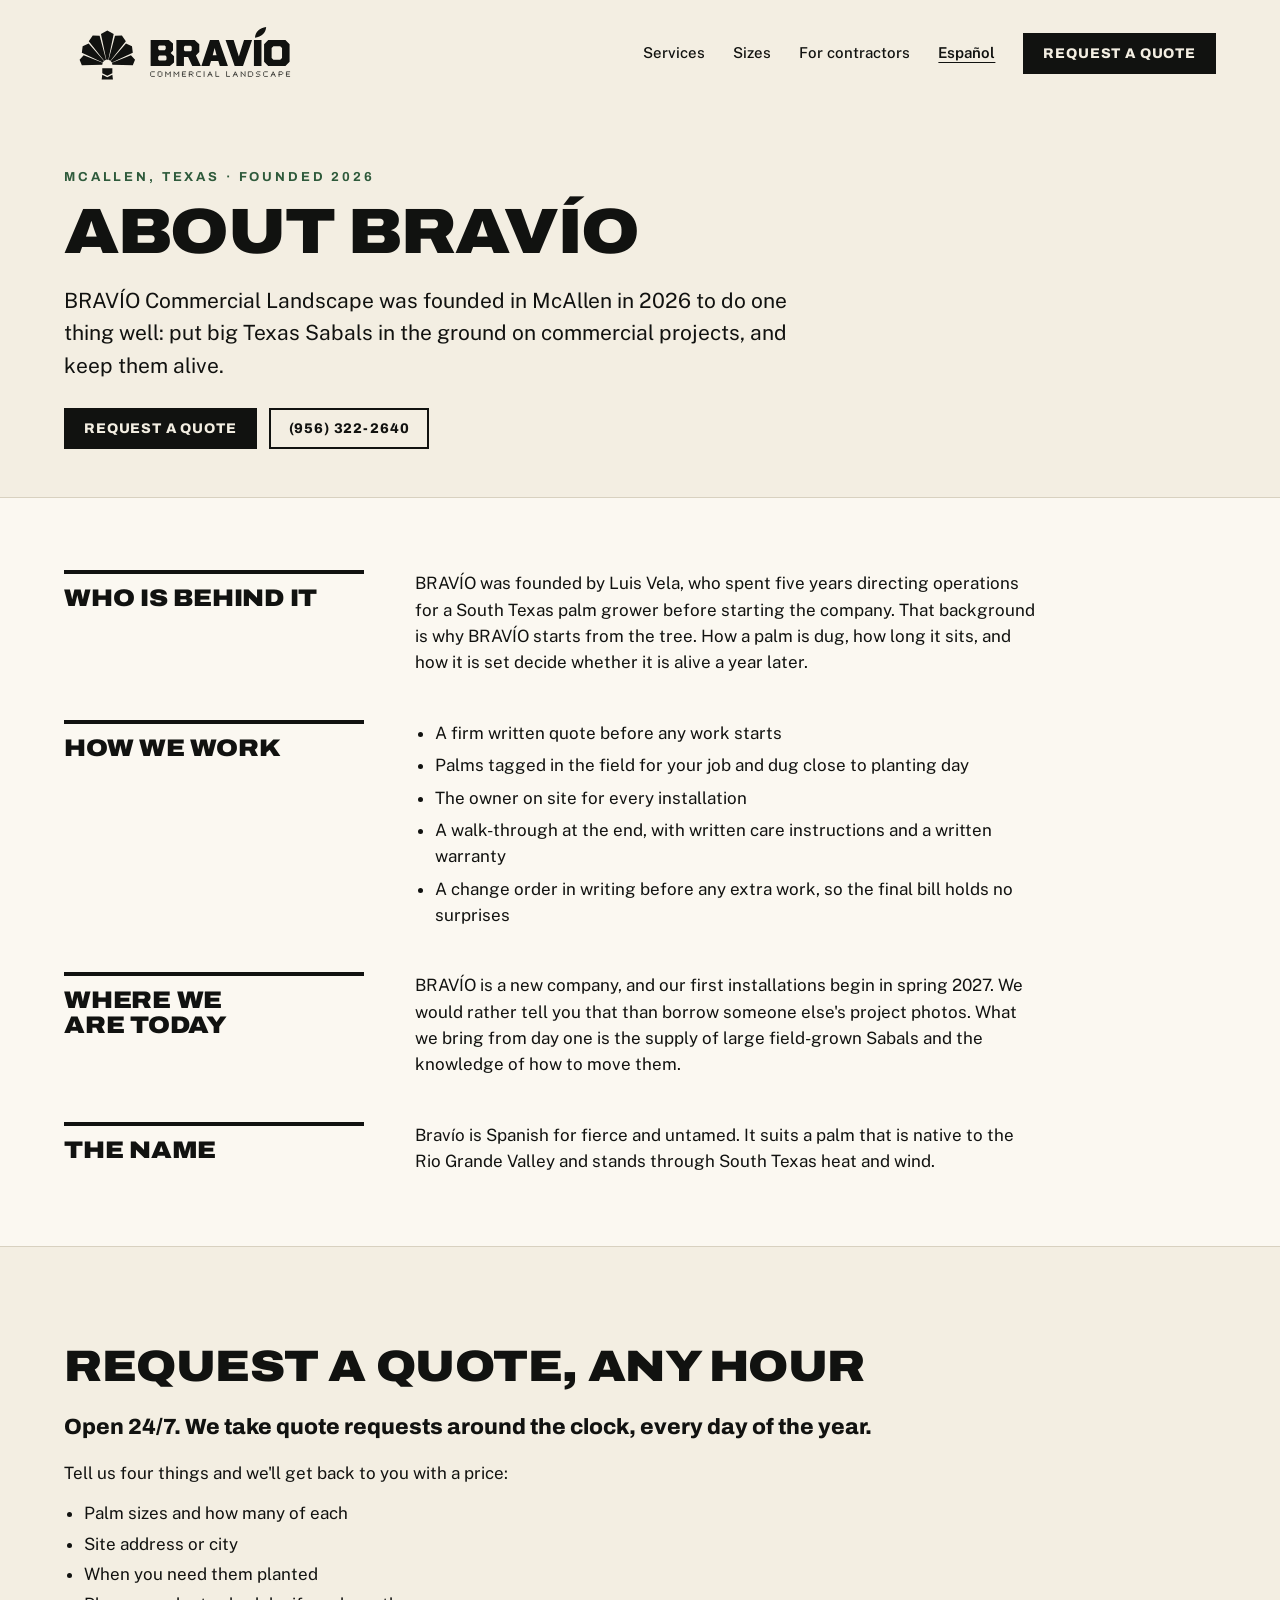
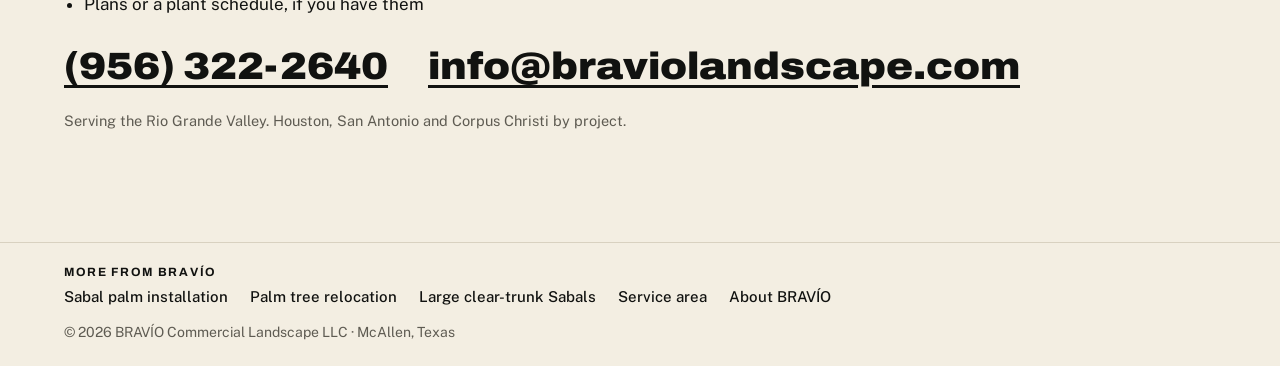
==== about/index.html @ 102438bb "Publish service pages, About page, questions section, 404 page and SEO fixes (EN/ES) Co-Authored-By:" ====
<!doctype html>
<html lang="en">
<head>
<meta charset="utf-8">
<meta name="viewport" content="width=device-width,initial-scale=1">
<title>About BRAVÍO Commercial Landscape | McAllen, Texas</title>
<meta name="description" content="BRAVÍO is a commercial palm contractor founded in McAllen, Texas, by a five-year director of operations at a South Texas palm grower.">
<link rel="canonical" href="https://braviolandscape.com/about/">
<link rel="alternate" hreflang="en" href="https://braviolandscape.com/about/">
<link rel="alternate" hreflang="es" href="https://braviolandscape.com/es/nosotros/">
<link rel="alternate" hreflang="x-default" href="https://braviolandscape.com/about/">
<meta property="og:type" content="website">
<meta property="og:title" content="About BRAVÍO | BRAVÍO Commercial Landscape">
<meta property="og:description" content="BRAVÍO is a commercial palm contractor founded in McAllen, Texas, by a five-year director of operations at a South Texas palm grower.">
<meta property="og:url" content="https://braviolandscape.com/about/">
<meta property="og:image" content="https://braviolandscape.com/og.png">
<script type="application/ld+json">{"@context": "https://schema.org", "@type": "Service", "name": "About BRAVÍO", "description": "BRAVÍO is a commercial palm contractor founded in McAllen, Texas, by a five-year director of operations at a South Texas palm grower.", "inLanguage": "en", "url": "https://braviolandscape.com/about/", "areaServed": ["Rio Grande Valley", "South Texas"], "provider": {"@type": "LocalBusiness", "name": "BRAVÍO Commercial Landscape", "url": "https://braviolandscape.com/", "telephone": "+1-956-322-2640", "email": "info@braviolandscape.com", "address": {"@type": "PostalAddress", "addressLocality": "McAllen", "addressRegion": "TX", "addressCountry": "US"}}}</script>
<link rel="icon" href="/favicon.svg" type="image/svg+xml">
<link rel="apple-touch-icon" href="/apple-touch-icon.png">
<link rel="preconnect" href="https://fonts.googleapis.com">
<link rel="preconnect" href="https://fonts.gstatic.com" crossorigin>
<link rel="stylesheet" href="https://fonts.googleapis.com/css2?family=Archivo:wdth,wght@100..125,500..900&family=Public+Sans:wght@400;500;600&display=swap">
<link rel="stylesheet" href="/styles.css?v=4">
</head>
<body>
<header class="site">
  <a class="brand" href="/"><img src="/logo.svg" alt="BRAVÍO Commercial Landscape" width="230" height="74"></a>
  <nav aria-label="Main">
    <a href="/#services">Services</a>
    <a href="/#sizes">Sizes</a>
    <a href="/#contractors">For contractors</a>
    <a class="lang" href="/es/nosotros/" lang="es" hreflang="es">Español</a>
    <a class="cta" href="#quote">Request a quote</a>
  </nav>
</header>
<main class="page">
  <div class="page-head">
    <p class="kicker">McAllen, Texas · Founded 2026</p>
    <h1>About BRAVÍO</h1>
    <p class="lede">BRAVÍO Commercial Landscape was founded in McAllen in 2026 to do one thing well: put big Texas Sabals in the ground on commercial projects, and keep them alive.</p>
    <div class="actions"><a class="btn" href="#quote">Request a quote</a><a class="btn ghost" href="tel:+19563222640">(956) 322-2640</a></div>
  </div>
  <article>
<section><h2>Who is behind it</h2><p>BRAVÍO was founded by Luis Vela, who spent five years directing operations for a South Texas palm grower before starting the company. That background is why BRAVÍO starts from the tree. How a palm is dug, how long it sits, and how it is set decide whether it is alive a year later.</p></section>
<section><h2>How we work</h2><ul><li>A firm written quote before any work starts</li><li>Palms tagged in the field for your job and dug close to planting day</li><li>The owner on site for every installation</li><li>A walk-through at the end, with written care instructions and a written warranty</li><li>A change order in writing before any extra work, so the final bill holds no surprises</li></ul></section>
<section><h2>Where we are today</h2><p>BRAVÍO is a new company, and our first installations begin in spring 2027. We would rather tell you that than borrow someone else&#x27;s project photos. What we bring from day one is the supply of large field-grown Sabals and the knowledge of how to move them.</p></section>
<section><h2>The name</h2><p>Bravío is Spanish for fierce and untamed. It suits a palm that is native to the Rio Grande Valley and stands through South Texas heat and wind.</p></section>
  </article>
  <section id="quote" class="quote">
    <h2>Request a quote, any hour</h2>
    <p class="always">Open 24/7. We take quote requests around the clock, every day of the year.</p>
    <p>Tell us four things and we&#x27;ll get back to you with a price:</p>
    <ul><li>Palm sizes and how many of each</li><li>Site address or city</li><li>When you need them planted</li><li>Plans or a plant schedule, if you have them</li></ul>
    <div class="contact">
      <a class="big" href="tel:+19563222640">(956) 322-2640</a>
      <a class="big" href="mailto:info@braviolandscape.com?subject=Palm%20quote%20request">info@braviolandscape.com</a>
    </div>
    <p class="fine">Serving the Rio Grande Valley. Houston, San Antonio and Corpus Christi by project.</p>
  </section>
</main>
<footer>
  <nav class="more" aria-label="More from BRAVÍO"><b>More from BRAVÍO</b><a href="/texas-sabal-palm-installation/">Sabal palm installation</a><a href="/palm-tree-relocation/">Palm tree relocation</a><a href="/large-sabal-palms-clear-trunk/">Large clear-trunk Sabals</a><a href="/service-area/">Service area</a><a href="/about/">About BRAVÍO</a></nav>
  <span>© <span id="yr">2026</span> BRAVÍO Commercial Landscape LLC · McAllen, Texas</span>
</footer>
<script>document.getElementById('yr').textContent=new Date().getFullYear()</script>
</body>
</html>
---- styles.css ----
/* BRAVÍO brand: black on bone, heavy display type. One accent, used sparingly. */
:root{
  --bone:#F3EEE2; --paper:#FBF8F1; --ink:#111210; --stone:#5E5B52; --rule:#D8D1C0; --field:#2E5A3B;
  --display:"Archivo","Arial Black",Arial,sans-serif; --body:"Public Sans",system-ui,-apple-system,"Segoe UI",sans-serif;
  --gutter:clamp(16px,5vw,64px); --max:1160px;
}
*{box-sizing:border-box}
html{scroll-behavior:smooth}
@media (prefers-reduced-motion:reduce){html{scroll-behavior:auto}}
body{margin:0;background:var(--bone);color:var(--ink);font:17px/1.55 var(--body)}
a{color:inherit}
a:focus-visible{outline:3px solid var(--field);outline-offset:3px}
h1,h2,h3{font-family:var(--display);font-stretch:112%;margin:0;text-wrap:balance}
h1{font-weight:900;font-size:clamp(44px,8vw,96px);line-height:.95;letter-spacing:-.02em;text-transform:uppercase}
h2{font-weight:900;font-size:clamp(28px,4vw,44px);line-height:1.05;text-transform:uppercase;letter-spacing:-.01em;margin-bottom:24px}
h3{font-weight:800;font-size:19px;line-height:1.25;margin-bottom:8px}
p{margin:0 0 14px;max-width:62ch}
section,header.site,footer{padding-inline:var(--gutter)}
section>*,header.site>*{max-width:var(--max);margin-inline:auto}

header.site{display:flex;justify-content:space-between;align-items:center;gap:16px;flex-wrap:wrap;padding-block:16px;max-width:calc(var(--max) + 2*var(--gutter));margin:0 auto}
header.site>*{margin:0}
.brand{display:block;line-height:0}
.brand img{height:clamp(52px,7vw,74px);width:auto;display:block}
nav{display:flex;gap:clamp(12px,2.4vw,28px);align-items:center;flex-wrap:wrap;font-weight:500;font-size:15px}
nav a{text-decoration:none}
nav a:hover{text-decoration:underline;text-underline-offset:4px}
nav .cta,.btn{background:var(--ink);color:var(--bone);padding:11px 18px;font:800 14px var(--display);letter-spacing:.06em;text-transform:uppercase;text-decoration:none;display:inline-block;border:2px solid var(--ink)}
nav .cta:hover,.btn:hover{background:var(--field);border-color:var(--field);text-decoration:none}
.btn.ghost{background:transparent;color:var(--ink)}
.btn.ghost:hover{background:var(--ink);color:var(--bone);border-color:var(--ink)}

.hero{display:grid;grid-template-columns:minmax(0,1.1fr) minmax(0,.9fr);gap:clamp(24px,5vw,64px);align-items:center;padding-block:clamp(32px,6vw,72px) clamp(40px,7vw,88px);max-width:calc(var(--max) + 2*var(--gutter));margin:0 auto}
.hero>*{margin:0;max-width:none}
.kicker{font:700 13px var(--display);letter-spacing:.22em;text-transform:uppercase;color:var(--field);margin-bottom:18px}
.lede{font-size:clamp(18px,2vw,21px);margin:22px 0 26px;max-width:46ch}
.actions{display:flex;gap:12px;flex-wrap:wrap}
.booking{margin:22px 0 0;font-size:14.5px;color:var(--stone)}
.hero-fig svg{width:100%;height:auto;display:block;color:var(--ink);font-family:var(--body)}

.band{background:var(--paper);border-block:1px solid var(--rule);padding-block:clamp(40px,7vw,80px)}
.cols{display:grid;grid-template-columns:repeat(auto-fit,minmax(240px,1fr));gap:clamp(20px,3vw,40px)}
.cols article{border-top:4px solid currentColor;padding-top:16px}
.cols p{margin:0}

.sizes{padding-block:clamp(40px,7vw,80px)}
.sizes table{border-collapse:collapse;width:100%;max-width:640px;margin:22px 0 14px}
.sizes th{text-align:left;font:700 12px var(--display);letter-spacing:.14em;text-transform:uppercase;color:var(--stone);padding:0 16px 10px 0;border-bottom:2px solid var(--ink)}
.sizes td{padding:14px 16px 14px 0;border-bottom:1px solid var(--rule)}
.sizes td:first-child{font:800 19px var(--display);white-space:nowrap}
.fine{font-size:14.5px;color:var(--stone)}

.steps{background:var(--paper);border-block:1px solid var(--rule);padding-block:clamp(40px,7vw,80px)}
.steps ol{list-style:none;counter-reset:s;padding:0;display:grid;grid-template-columns:repeat(auto-fit,minmax(190px,1fr));gap:24px}
.steps li{counter-increment:s;border-top:1px solid var(--ink);padding-top:12px;font-size:16px}
.steps li::before{content:counter(s);display:block;font:900 40px/1 var(--display);margin-bottom:10px}
.steps li b{font-family:var(--display);font-weight:800}

.dark{background:var(--ink);color:var(--bone);padding-block:clamp(48px,8vw,96px)}

.quote{padding-block:clamp(48px,8vw,96px)}
.quote ul{padding-left:20px;margin:0 0 28px;display:grid;gap:4px}
.contact{display:flex;gap:12px 40px;flex-wrap:wrap;margin-bottom:22px}
.contact .big{font:900 clamp(22px,3.4vw,38px)/1.1 var(--display);font-stretch:108%;text-decoration:underline;text-decoration-thickness:3px;text-underline-offset:6px;overflow-wrap:anywhere}
.contact .big:hover{color:var(--field)}

footer{border-top:1px solid var(--rule);padding-block:22px;font-size:14px;color:var(--stone);max-width:calc(var(--max) + 2*var(--gutter));margin:0 auto}

@media (max-width:820px){
  .hero{grid-template-columns:minmax(0,1fr)}
  .hero-fig{max-width:460px}
  nav a:not(.cta):not(.lang){display:none}
}

nav .lang{font-weight:600;text-decoration:underline;text-underline-offset:4px}

/* Spanish headline runs longer */
html[lang="es"] h1{font-size:clamp(38px,6.4vw,78px)}

.always{font:800 clamp(17px,2.2vw,22px)/1.3 var(--display);margin-bottom:18px}

/* Service pages */
.page-head{padding:clamp(28px,5vw,64px) var(--gutter) clamp(28px,4vw,48px);max-width:calc(var(--max) + 2*var(--gutter));margin:0 auto}
.page-head h1{font-size:clamp(34px,5.4vw,64px);max-width:16ch}
.page-head .lede{max-width:56ch}
.page article{background:var(--paper);border-block:1px solid var(--rule);padding:clamp(32px,6vw,72px) var(--gutter)}
.page article section{padding:0;max-width:var(--max);margin:0 auto clamp(28px,4vw,44px);display:grid;grid-template-columns:minmax(0,300px) minmax(0,1fr);gap:8px clamp(20px,4vw,56px);align-items:start}
.page article section:last-child{margin-bottom:0}
.page article section>*{margin:0;max-width:62ch}
.page article h2{font-size:clamp(19px,2.2vw,24px);border-top:4px solid var(--ink);padding-top:12px;margin:0}
.page article ul{padding-left:20px;display:grid;gap:6px}
@media (max-width:760px){.page article section{grid-template-columns:minmax(0,1fr)}}

/* Questions */
.faq{padding-block:clamp(40px,7vw,80px)}
.faq dl{margin:0;display:grid;gap:0;max-width:820px}
.faq dt{font:800 18px/1.3 var(--display);border-top:1px solid var(--ink);padding-top:14px;margin-top:18px}
.faq dd{margin:6px 0 0;max-width:62ch}

/* Footer links */
footer{display:grid;gap:14px}
.more{display:flex;flex-wrap:wrap;gap:6px 22px;align-items:baseline}
.more b{font:700 12px var(--display);letter-spacing:.14em;text-transform:uppercase;color:var(--ink);flex-basis:100%}
.more a{color:var(--ink);text-underline-offset:4px}
.cols h3 a{text-decoration-thickness:2px;text-underline-offset:4px}
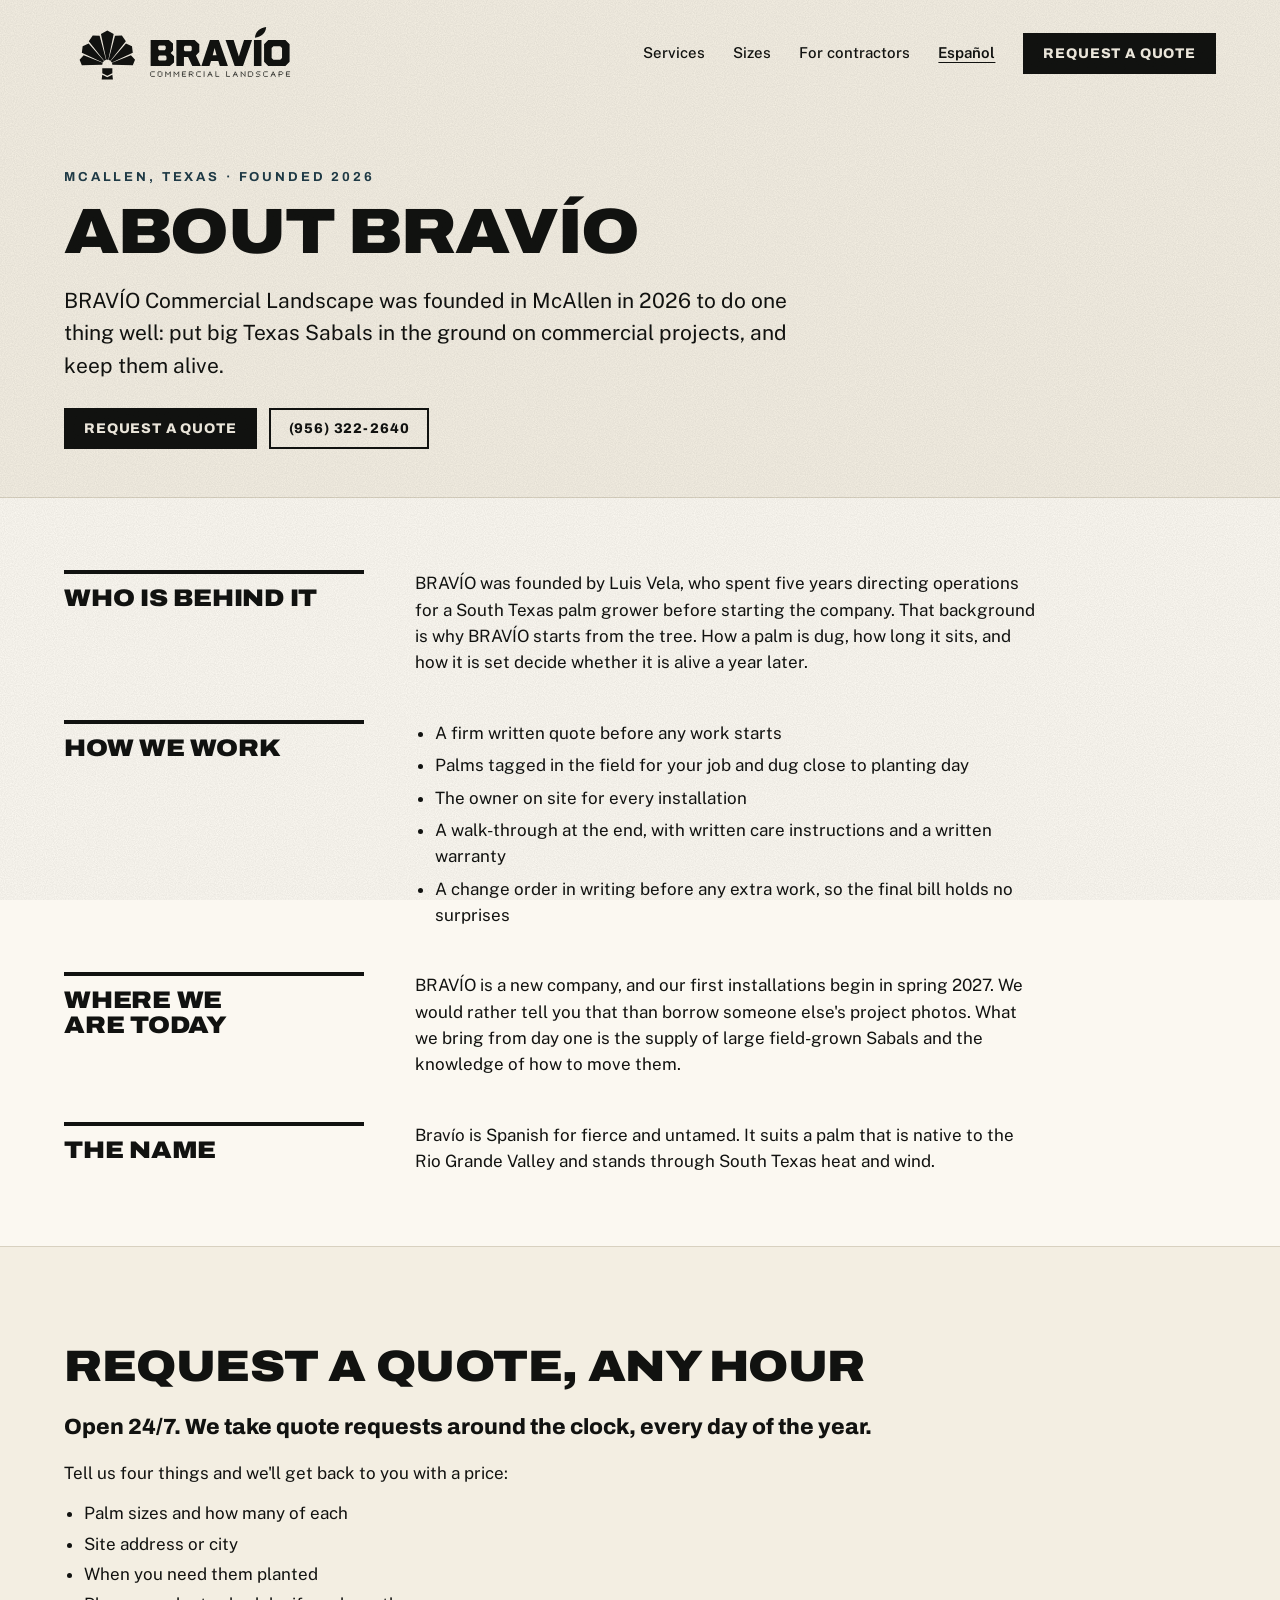
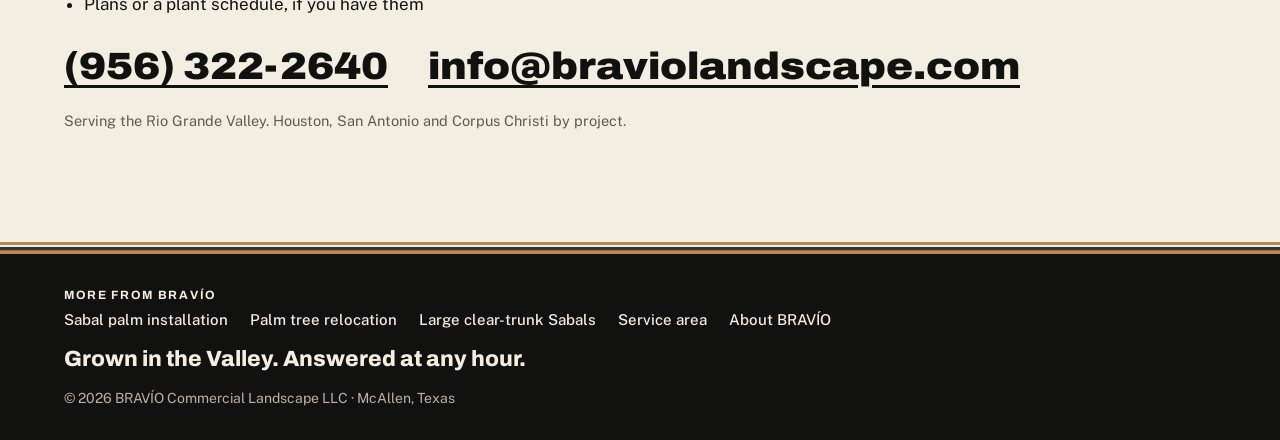
==== commit 179893aa: "New look: grain, Gulf navy, dusk palm band, one sun per screen Co-Authored-By: Claude Opus 5.5 <nore" ====
--- a/about/index.html
+++ b/about/index.html
@@ -20,7 +20,7 @@
 <link rel="preconnect" href="https://fonts.googleapis.com">
 <link rel="preconnect" href="https://fonts.gstatic.com" crossorigin>
 <link rel="stylesheet" href="https://fonts.googleapis.com/css2?family=Archivo:wdth,wght@100..125,500..900&family=Public+Sans:wght@400;500;600&display=swap">
-<link rel="stylesheet" href="/styles.css?v=4">
+<link rel="stylesheet" href="/styles.css?v=5">
 </head>
 <body>
 <header class="site">
@@ -60,6 +60,7 @@
 </main>
 <footer>
   <nav class="more" aria-label="More from BRAVÍO"><b>More from BRAVÍO</b><a href="/texas-sabal-palm-installation/">Sabal palm installation</a><a href="/palm-tree-relocation/">Palm tree relocation</a><a href="/large-sabal-palms-clear-trunk/">Large clear-trunk Sabals</a><a href="/service-area/">Service area</a><a href="/about/">About BRAVÍO</a></nav>
+  <span class="tag">Grown in the Valley. Answered at any hour.</span>
   <span>© <span id="yr">2026</span> BRAVÍO Commercial Landscape LLC · McAllen, Texas</span>
 </footer>
 <script>document.getElementById('yr').textContent=new Date().getFullYear()</script>
--- a/styles.css
+++ b/styles.css
@@ -1,6 +1,8 @@
-/* BRAVÍO brand: black on bone, heavy display type. One accent, used sparingly. */
+/* BRAVÍO brand: warm ink on bone, heavy display type, visible grain.
+   Look and feel comes from vibe/brief.md ("Sol y Sombra"): silhouettes at dusk,
+   a low horizon, and one orange thing per screen (--sol). Do not spread the orange. */
 :root{
-  --bone:#F3EEE2; --paper:#FBF8F1; --ink:#111210; --stone:#5E5B52; --rule:#D8D1C0; --field:#2E5A3B;
+  --bone:#F3EEE2; --paper:#FBF8F1; --ink:#111210; --stone:#5E5B52; --rule:#D8D1C0; --field:#2E5A3B; --gulf:#1F3B47; --tan:#B58A5A; --sol:#DA5A1E;
   --display:"Archivo","Arial Black",Arial,sans-serif; --body:"Public Sans",system-ui,-apple-system,"Segoe UI",sans-serif;
   --gutter:clamp(16px,5vw,64px); --max:1160px;
 }
@@ -9,7 +11,7 @@
 @media (prefers-reduced-motion:reduce){html{scroll-behavior:auto}}
 body{margin:0;background:var(--bone);color:var(--ink);font:17px/1.55 var(--body)}
 a{color:inherit}
-a:focus-visible{outline:3px solid var(--field);outline-offset:3px}
+a:focus-visible{outline:3px solid var(--gulf);outline-offset:3px}
 h1,h2,h3{font-family:var(--display);font-stretch:112%;margin:0;text-wrap:balance}
 h1{font-weight:900;font-size:clamp(44px,8vw,96px);line-height:.95;letter-spacing:-.02em;text-transform:uppercase}
 h2{font-weight:900;font-size:clamp(28px,4vw,44px);line-height:1.05;text-transform:uppercase;letter-spacing:-.01em;margin-bottom:24px}
@@ -26,13 +28,13 @@
 nav a{text-decoration:none}
 nav a:hover{text-decoration:underline;text-underline-offset:4px}
 nav .cta,.btn{background:var(--ink);color:var(--bone);padding:11px 18px;font:800 14px var(--display);letter-spacing:.06em;text-transform:uppercase;text-decoration:none;display:inline-block;border:2px solid var(--ink)}
-nav .cta:hover,.btn:hover{background:var(--field);border-color:var(--field);text-decoration:none}
+nav .cta:hover,.btn:hover{background:var(--gulf);border-color:var(--gulf);text-decoration:none}
 .btn.ghost{background:transparent;color:var(--ink)}
 .btn.ghost:hover{background:var(--ink);color:var(--bone);border-color:var(--ink)}
 
 .hero{display:grid;grid-template-columns:minmax(0,1.1fr) minmax(0,.9fr);gap:clamp(24px,5vw,64px);align-items:center;padding-block:clamp(32px,6vw,72px) clamp(40px,7vw,88px);max-width:calc(var(--max) + 2*var(--gutter));margin:0 auto}
 .hero>*{margin:0;max-width:none}
-.kicker{font:700 13px var(--display);letter-spacing:.22em;text-transform:uppercase;color:var(--field);margin-bottom:18px}
+.kicker{font:700 13px var(--display);letter-spacing:.22em;text-transform:uppercase;color:var(--gulf);margin-bottom:18px}
 .lede{font-size:clamp(18px,2vw,21px);margin:22px 0 26px;max-width:46ch}
 .actions{display:flex;gap:12px;flex-wrap:wrap}
 .booking{margin:22px 0 0;font-size:14.5px;color:var(--stone)}
@@ -56,13 +58,13 @@
 .steps li::before{content:counter(s);display:block;font:900 40px/1 var(--display);margin-bottom:10px}
 .steps li b{font-family:var(--display);font-weight:800}
 
-.dark{background:var(--ink);color:var(--bone);padding-block:clamp(48px,8vw,96px)}
+.dark{background:var(--gulf);color:var(--bone);padding-block:clamp(48px,8vw,96px) 0;overflow:hidden}
 
 .quote{padding-block:clamp(48px,8vw,96px)}
 .quote ul{padding-left:20px;margin:0 0 28px;display:grid;gap:4px}
 .contact{display:flex;gap:12px 40px;flex-wrap:wrap;margin-bottom:22px}
 .contact .big{font:900 clamp(22px,3.4vw,38px)/1.1 var(--display);font-stretch:108%;text-decoration:underline;text-decoration-thickness:3px;text-underline-offset:6px;overflow-wrap:anywhere}
-.contact .big:hover{color:var(--field)}
+.contact .big:hover{color:var(--gulf)}
 
 footer{border-top:1px solid var(--rule);padding-block:22px;font-size:14px;color:var(--stone);max-width:calc(var(--max) + 2*var(--gutter));margin:0 auto}
 
@@ -103,3 +105,29 @@
 .more b{font:700 12px var(--display);letter-spacing:.14em;text-transform:uppercase;color:var(--ink);flex-basis:100%}
 .more a{color:var(--ink);text-underline-offset:4px}
 .cols h3 a{text-decoration-thickness:2px;text-underline-offset:4px}
+
+/* Grain: bone should read as sun-bleached paper, not a flat screen colour */
+body::before{content:"";position:fixed;inset:0;z-index:9;pointer-events:none;opacity:.07;mix-blend-mode:multiply;
+  background-image:url("data:image/svg+xml,%3Csvg xmlns='http://www.w3.org/2000/svg' width='220' height='220'%3E%3Cfilter id='n'%3E%3CfeTurbulence type='fractalNoise' baseFrequency='.9' numOctaves='2' stitchTiles='stitch'/%3E%3CfeColorMatrix values='0 0 0 0 0 0 0 0 0 0 0 0 0 0 0 0 0 0 1.4 -.2'/%3E%3C/filter%3E%3Crect width='100%25' height='100%25' filter='url(%23n)'/%3E%3C/svg%3E")}
+
+/* The one warm thing */
+.sun{fill:var(--sol)}
+.proof{font:700 12.5px/1.5 var(--display);letter-spacing:.16em;text-transform:uppercase;margin:24px 0 0;padding-top:14px;border-top:2px solid var(--ink);max-width:none}
+.proof+.booking{margin-top:8px}
+
+/* Dusk band: palms in silhouette on a dead-flat horizon */
+.dark>.dusk-row{display:block;max-width:none;width:calc(100% + 2*var(--gutter));height:clamp(150px,24vw,270px);margin:clamp(36px,6vw,64px) calc(-1*var(--gutter)) 0}
+.dusk-row .sil{fill:var(--ink)}
+@media (prefers-reduced-motion:no-preference){
+  .dusk-row .sun{animation:settle 1.6s cubic-bezier(.2,.7,.2,1) both}
+  @keyframes settle{from{transform:translateY(-16px)}}
+}
+
+/* Footer: ink ground under a woven stripe */
+footer{max-width:none;background:var(--ink);color:#B9B3A4;border-top:0;position:relative;
+  padding:calc(34px + 12px) max(var(--gutter),calc((100% - var(--max))/2)) 30px}
+footer::before{content:"";position:absolute;inset:0 0 auto;height:12px;
+  background:linear-gradient(var(--tan) 0 3px,var(--bone) 3px 5px,var(--gulf) 5px 8px,var(--sol) 8px 9px,var(--tan) 9px 12px)}
+footer .more b,footer .more a{color:var(--bone)}
+footer .tag{font:800 clamp(17px,2.2vw,22px)/1.3 var(--display);color:var(--bone)}
+footer a:focus-visible{outline-color:var(--tan)}
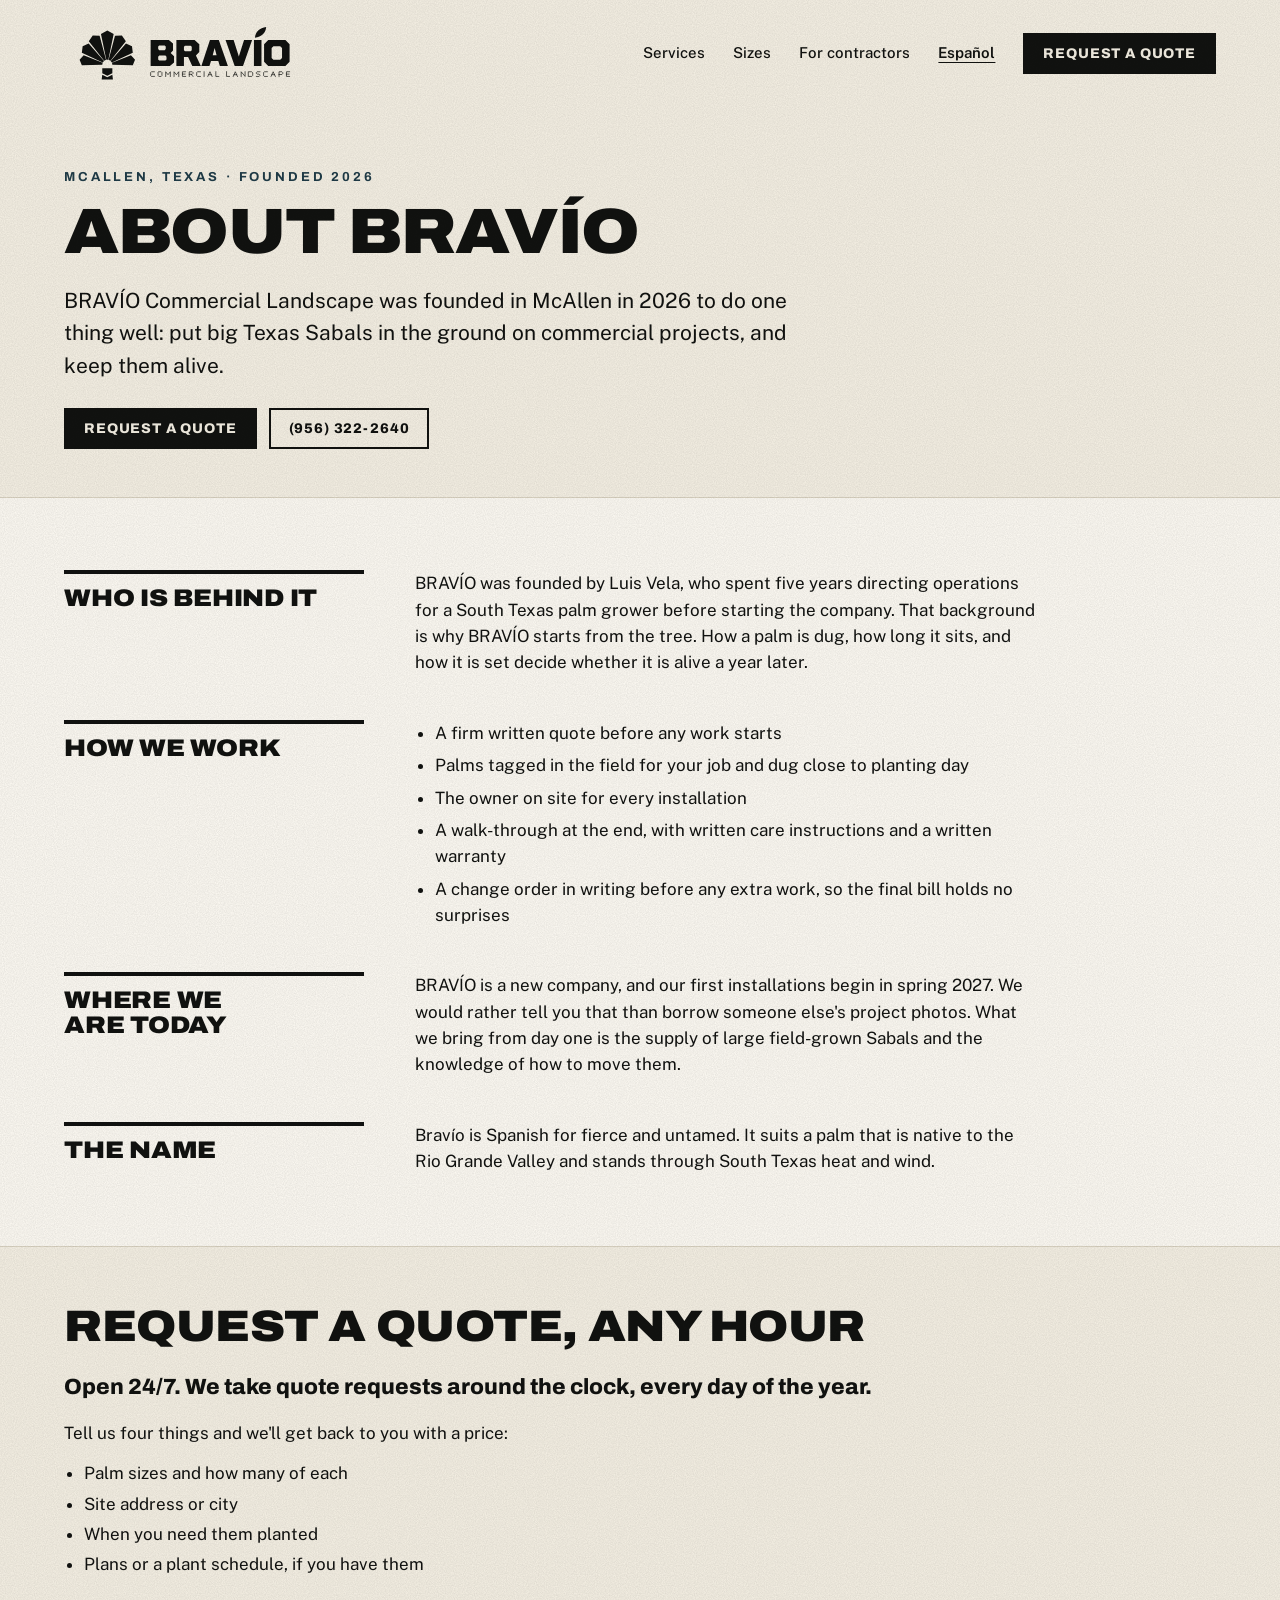
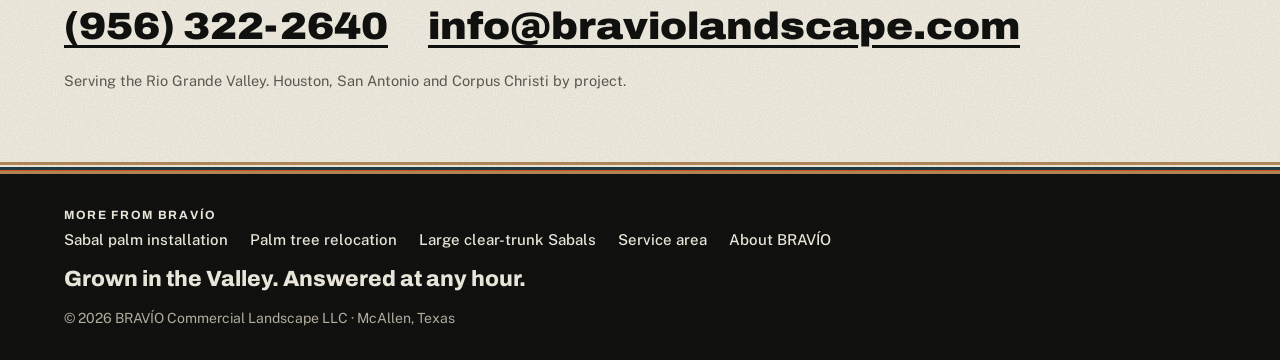
==== commit ed39417c: "Simpler home page: commercial landscape positioning, dusk hero, three steps, buyer questions Co-Auth" ====
--- a/about/index.html
+++ b/about/index.html
@@ -20,7 +20,7 @@
 <link rel="preconnect" href="https://fonts.googleapis.com">
 <link rel="preconnect" href="https://fonts.gstatic.com" crossorigin>
 <link rel="stylesheet" href="https://fonts.googleapis.com/css2?family=Archivo:wdth,wght@100..125,500..900&family=Public+Sans:wght@400;500;600&display=swap">
-<link rel="stylesheet" href="/styles.css?v=5">
+<link rel="stylesheet" href="/styles.css?v=10">
 </head>
 <body>
 <header class="site">
--- a/styles.css
+++ b/styles.css
@@ -1,14 +1,12 @@
 /* BRAVÍO brand: warm ink on bone, heavy display type, visible grain.
    Look and feel comes from vibe/brief.md ("Sol y Sombra"): silhouettes at dusk,
-   a low horizon, and one orange thing per screen (--sol). Do not spread the orange. */
+   a low horizon, and the day running from a burning dusk (hero) to palms under one lamp at night (quote). */
 :root{
   --bone:#F3EEE2; --paper:#FBF8F1; --ink:#111210; --stone:#5E5B52; --rule:#D8D1C0; --field:#2E5A3B; --gulf:#1F3B47; --tan:#B58A5A; --sol:#DA5A1E;
   --display:"Archivo","Arial Black",Arial,sans-serif; --body:"Public Sans",system-ui,-apple-system,"Segoe UI",sans-serif;
   --gutter:clamp(16px,5vw,64px); --max:1160px;
 }
 *{box-sizing:border-box}
-html{scroll-behavior:smooth}
-@media (prefers-reduced-motion:reduce){html{scroll-behavior:auto}}
 body{margin:0;background:var(--bone);color:var(--ink);font:17px/1.55 var(--body)}
 a{color:inherit}
 a:focus-visible{outline:3px solid var(--gulf);outline-offset:3px}
@@ -131,3 +129,66 @@
 footer .more b,footer .more a{color:var(--bone)}
 footer .tag{font:800 clamp(17px,2.2vw,22px)/1.3 var(--display);color:var(--bone)}
 footer a:focus-visible{outline-color:var(--tan)}
+
+/* ---- Sol y Sombra, full strength: dusk hero, night quote ---- */
+.scene{display:block;width:100%}
+.hero.poster{display:block;max-width:none;margin:0;background:#1A222A;color:var(--bone);padding:clamp(44px,7vw,96px) 0 0;overflow:hidden}
+.hero.poster .hero-copy{max-width:calc(var(--max) + 2*var(--gutter));margin:0 auto;padding-inline:var(--gutter);position:relative;z-index:1}
+.hero.poster h1{font-size:clamp(48px,9.4vw,124px);text-shadow:0 2px 0 rgba(0,0,0,.25)}
+html[lang="es"] .hero.poster h1{font-size:clamp(40px,7.6vw,100px)}
+.hero.poster .kicker{color:#F1A955}
+.hero.poster .lede{max-width:52ch}
+.hero.poster .btn{background:var(--bone);color:var(--ink);border-color:var(--bone)}
+.hero.poster .btn:hover{background:#F1A955;border-color:#F1A955;color:var(--ink)}
+.hero.poster .btn.ghost{background:transparent;color:var(--bone)}
+.hero.poster .btn.ghost:hover{background:var(--bone);color:var(--ink);border-color:var(--bone)}
+.hero.poster .proof{border-top-color:rgba(243,238,226,.5);max-width:720px}
+.hero.poster .booking{color:#C9C2B1}
+.hero.poster a:focus-visible{outline-color:#F1A955}
+.sunset{height:clamp(240px,40vw,520px);margin-top:clamp(-150px,-11vw,-40px)}
+.hero.poster::after{content:"";display:block;height:18px;
+  background:linear-gradient(var(--sol) 0 4px,var(--bone) 4px 6px,var(--gulf) 6px 11px,var(--tan) 11px 14px,var(--ink) 14px 18px)}
+
+.sizes>div{display:grid;grid-template-columns:minmax(0,1.1fr) minmax(0,.9fr);gap:clamp(24px,5vw,64px);align-items:center}
+.size-fig{margin:0}
+.size-fig svg{width:100%;height:auto;display:block;color:var(--ink);font-family:var(--body)}
+@media (max-width:820px){.sizes>div{grid-template-columns:minmax(0,1fr)}.size-fig{max-width:460px}}
+
+.dark{padding-bottom:clamp(48px,8vw,96px)}
+
+.quote.dark-night{background:var(--ink);color:var(--bone);padding-bottom:0;overflow:hidden}
+.dark-night .fine{color:#B9B3A4}
+.dark-night .contact .big:hover{color:#F1A955}
+.dark-night a:focus-visible{outline-color:#F1A955}
+.quote.dark-night>.night{max-width:none;width:calc(100% + 2*var(--gutter));margin:clamp(28px,5vw,56px) calc(-1*var(--gutter)) 0;height:clamp(170px,26vw,320px)}
+body::before{opacity:.1}
+
+/* Calmer page: no fixed overlay (it made scrolling heavy), grain sits on the page itself; tighter sections */
+body::before{position:absolute;mix-blend-mode:normal;opacity:.08}
+body{position:relative}
+.sunset{height:clamp(180px,27vw,340px);margin-top:clamp(-90px,-7vw,-24px)}
+.hero.poster{padding-top:clamp(32px,5vw,64px)}
+.hero.poster h1{font-size:clamp(44px,7.6vw,96px)}
+html[lang="es"] .hero.poster h1{font-size:clamp(38px,6.4vw,80px)}
+.band,.sizes,.steps,.faq,.quote{padding-block:clamp(32px,5vw,56px)}
+.dark{padding-block:clamp(36px,5.5vw,64px)}
+.quote.dark-night{padding-bottom:0}
+.quote.dark-night>.night{height:clamp(130px,19vw,230px)}
+.dusk-row .sun{animation:none}
+.qa{border-bottom:1px solid var(--ink)}
+.qa details{border-top:1px solid var(--ink)}
+.qa summary{font:800 18px/1.3 var(--display);padding:14px 28px 14px 0;cursor:pointer;list-style:none;position:relative}
+.qa summary::-webkit-details-marker{display:none}
+.qa summary::after{content:"+";position:absolute;right:2px;top:10px;font-size:24px;font-weight:500}
+.qa details[open] summary::after{content:"\2212"}
+.qa p{margin:0 0 16px;max-width:62ch}
+
+.palms{list-style:none;padding:0;margin:0 0 26px;display:grid;grid-template-columns:repeat(auto-fit,minmax(200px,1fr));gap:0 24px}
+.palms li{border-top:2px solid var(--ink);padding:10px 0 12px}
+.palms b{display:block;font:800 19px/1.2 var(--display)}
+.palms span{font-size:15px;color:var(--stone)}
+.sub{font:700 12px var(--display);letter-spacing:.14em;text-transform:uppercase;color:var(--stone);margin:0 0 4px}
+
+/* Simpler home page: three steps, short contact */
+.steps ol{grid-template-columns:repeat(auto-fit,minmax(220px,1fr))}
+.quote .contact{margin-top:22px}
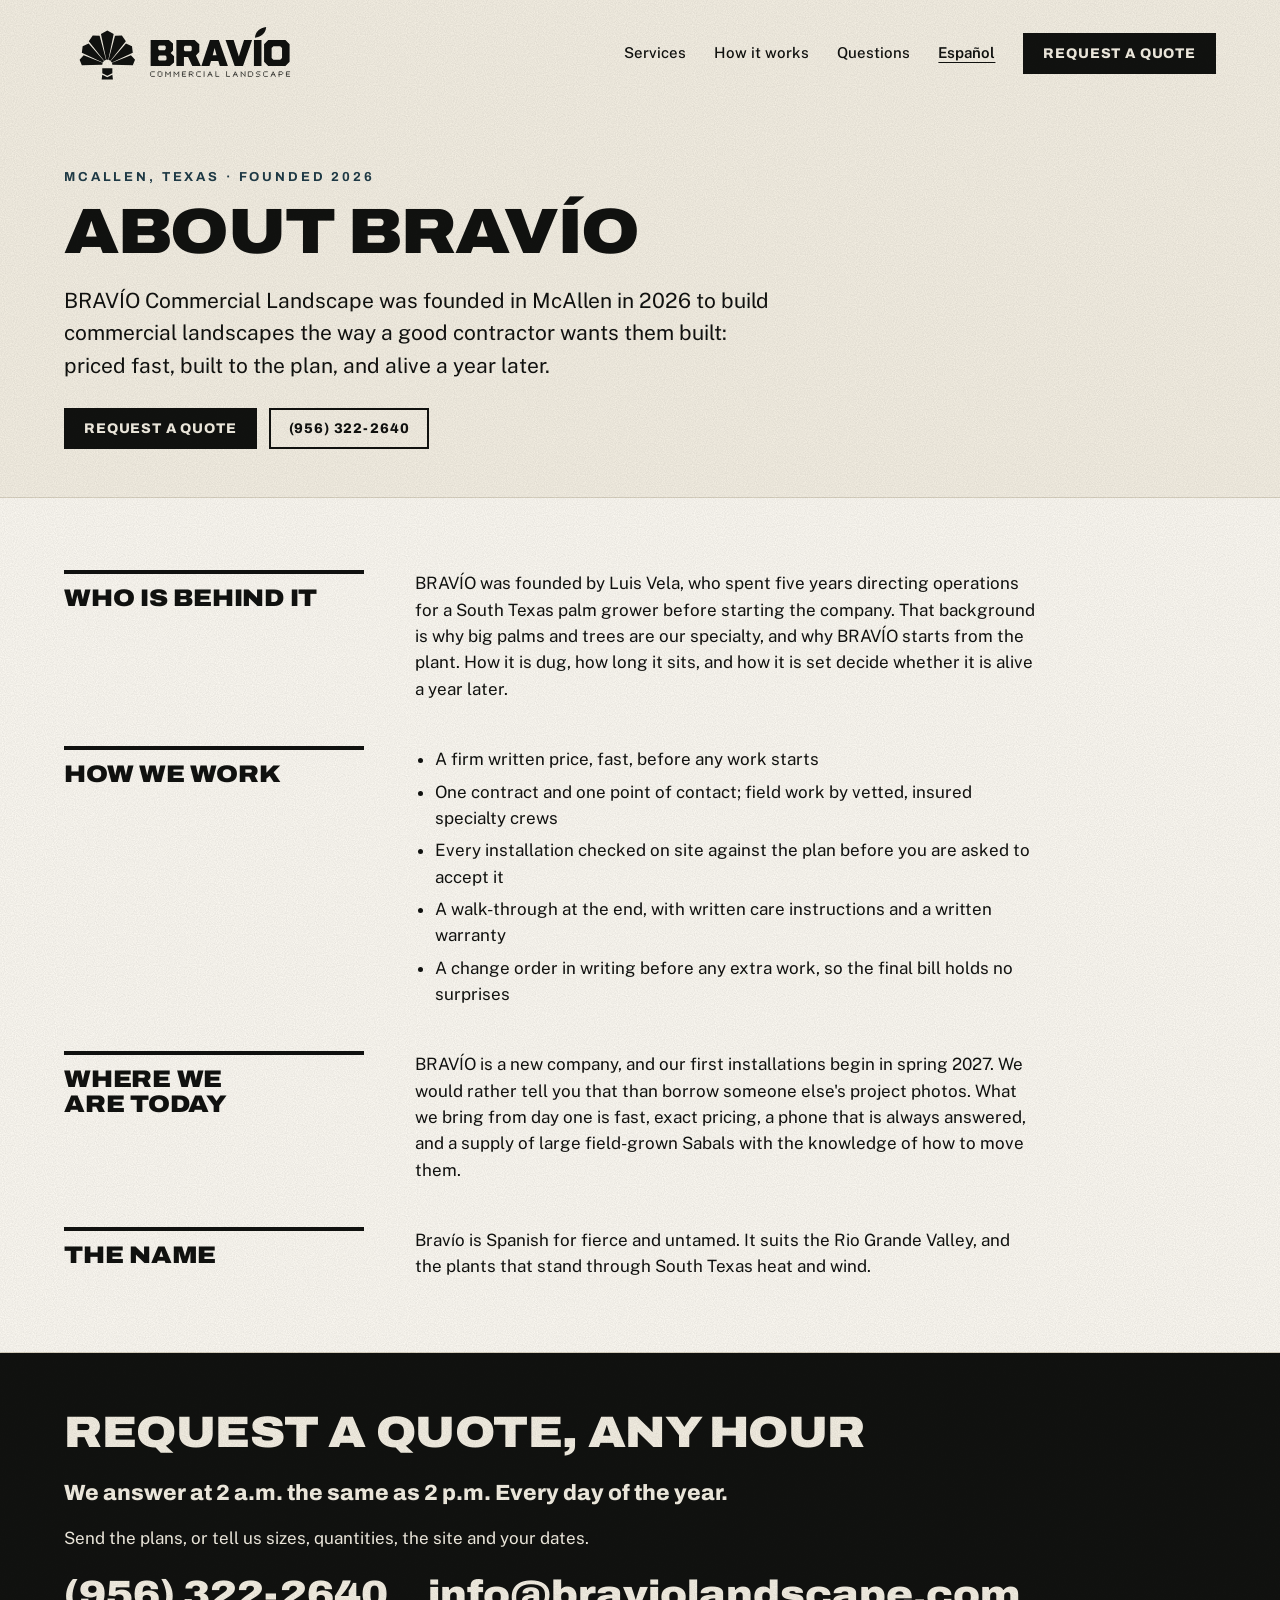
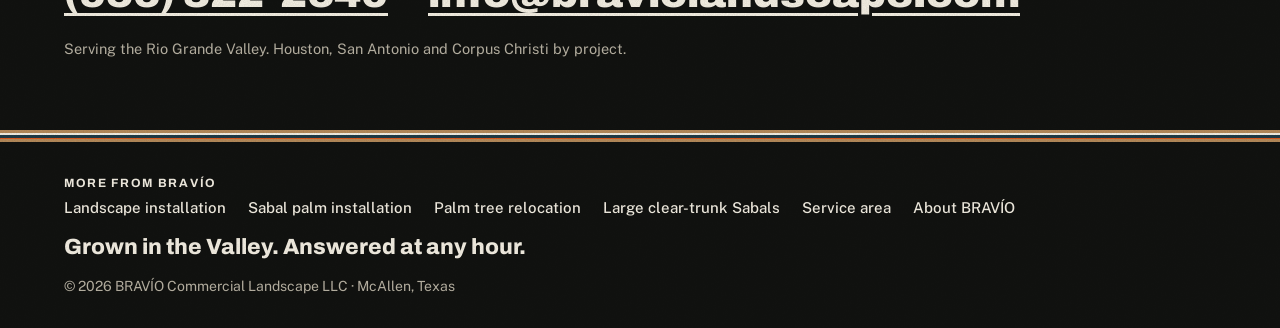
==== commit 68ff3695: "Inner pages aligned with commercial landscape positioning; new landscape installation page Co-Author" ====
--- a/about/index.html
+++ b/about/index.html
@@ -4,31 +4,31 @@
 <meta charset="utf-8">
 <meta name="viewport" content="width=device-width,initial-scale=1">
 <title>About BRAVÍO Commercial Landscape | McAllen, Texas</title>
-<meta name="description" content="BRAVÍO is a commercial palm contractor founded in McAllen, Texas, by a five-year director of operations at a South Texas palm grower.">
+<meta name="description" content="BRAVÍO is a commercial landscape contractor founded in McAllen, Texas, in 2026. Landscape installation, with big palms and trees as the specialty.">
 <link rel="canonical" href="https://braviolandscape.com/about/">
 <link rel="alternate" hreflang="en" href="https://braviolandscape.com/about/">
 <link rel="alternate" hreflang="es" href="https://braviolandscape.com/es/nosotros/">
 <link rel="alternate" hreflang="x-default" href="https://braviolandscape.com/about/">
 <meta property="og:type" content="website">
 <meta property="og:title" content="About BRAVÍO | BRAVÍO Commercial Landscape">
-<meta property="og:description" content="BRAVÍO is a commercial palm contractor founded in McAllen, Texas, by a five-year director of operations at a South Texas palm grower.">
+<meta property="og:description" content="BRAVÍO is a commercial landscape contractor founded in McAllen, Texas, in 2026. Landscape installation, with big palms and trees as the specialty.">
 <meta property="og:url" content="https://braviolandscape.com/about/">
 <meta property="og:image" content="https://braviolandscape.com/og.png">
-<script type="application/ld+json">{"@context": "https://schema.org", "@type": "Service", "name": "About BRAVÍO", "description": "BRAVÍO is a commercial palm contractor founded in McAllen, Texas, by a five-year director of operations at a South Texas palm grower.", "inLanguage": "en", "url": "https://braviolandscape.com/about/", "areaServed": ["Rio Grande Valley", "South Texas"], "provider": {"@type": "LocalBusiness", "name": "BRAVÍO Commercial Landscape", "url": "https://braviolandscape.com/", "telephone": "+1-956-322-2640", "email": "info@braviolandscape.com", "address": {"@type": "PostalAddress", "addressLocality": "McAllen", "addressRegion": "TX", "addressCountry": "US"}}}</script>
+<script type="application/ld+json">{"@context": "https://schema.org", "@type": "Service", "name": "About BRAVÍO", "description": "BRAVÍO is a commercial landscape contractor founded in McAllen, Texas, in 2026. Landscape installation, with big palms and trees as the specialty.", "inLanguage": "en", "url": "https://braviolandscape.com/about/", "areaServed": ["Rio Grande Valley", "South Texas"], "provider": {"@type": "LocalBusiness", "name": "BRAVÍO Commercial Landscape", "url": "https://braviolandscape.com/", "telephone": "+1-956-322-2640", "email": "info@braviolandscape.com", "address": {"@type": "PostalAddress", "addressLocality": "McAllen", "addressRegion": "TX", "addressCountry": "US"}}}</script>
 <link rel="icon" href="/favicon.svg" type="image/svg+xml">
 <link rel="apple-touch-icon" href="/apple-touch-icon.png">
 <link rel="preconnect" href="https://fonts.googleapis.com">
 <link rel="preconnect" href="https://fonts.gstatic.com" crossorigin>
 <link rel="stylesheet" href="https://fonts.googleapis.com/css2?family=Archivo:wdth,wght@100..125,500..900&family=Public+Sans:wght@400;500;600&display=swap">
-<link rel="stylesheet" href="/styles.css?v=10">
+<link rel="stylesheet" href="/styles.css?v=11">
 </head>
 <body>
 <header class="site">
   <a class="brand" href="/"><img src="/logo.svg" alt="BRAVÍO Commercial Landscape" width="230" height="74"></a>
   <nav aria-label="Main">
     <a href="/#services">Services</a>
-    <a href="/#sizes">Sizes</a>
-    <a href="/#contractors">For contractors</a>
+    <a href="/#how">How it works</a>
+    <a href="/#questions">Questions</a>
     <a class="lang" href="/es/nosotros/" lang="es" hreflang="es">Español</a>
     <a class="cta" href="#quote">Request a quote</a>
   </nav>
@@ -37,29 +37,28 @@
   <div class="page-head">
     <p class="kicker">McAllen, Texas · Founded 2026</p>
     <h1>About BRAVÍO</h1>
-    <p class="lede">BRAVÍO Commercial Landscape was founded in McAllen in 2026 to do one thing well: put big Texas Sabals in the ground on commercial projects, and keep them alive.</p>
+    <p class="lede">BRAVÍO Commercial Landscape was founded in McAllen in 2026 to build commercial landscapes the way a good contractor wants them built: priced fast, built to the plan, and alive a year later.</p>
     <div class="actions"><a class="btn" href="#quote">Request a quote</a><a class="btn ghost" href="tel:+19563222640">(956) 322-2640</a></div>
   </div>
   <article>
-<section><h2>Who is behind it</h2><p>BRAVÍO was founded by Luis Vela, who spent five years directing operations for a South Texas palm grower before starting the company. That background is why BRAVÍO starts from the tree. How a palm is dug, how long it sits, and how it is set decide whether it is alive a year later.</p></section>
-<section><h2>How we work</h2><ul><li>A firm written quote before any work starts</li><li>Palms tagged in the field for your job and dug close to planting day</li><li>The owner on site for every installation</li><li>A walk-through at the end, with written care instructions and a written warranty</li><li>A change order in writing before any extra work, so the final bill holds no surprises</li></ul></section>
-<section><h2>Where we are today</h2><p>BRAVÍO is a new company, and our first installations begin in spring 2027. We would rather tell you that than borrow someone else&#x27;s project photos. What we bring from day one is the supply of large field-grown Sabals and the knowledge of how to move them.</p></section>
-<section><h2>The name</h2><p>Bravío is Spanish for fierce and untamed. It suits a palm that is native to the Rio Grande Valley and stands through South Texas heat and wind.</p></section>
+<section><h2>Who is behind it</h2><p>BRAVÍO was founded by Luis Vela, who spent five years directing operations for a South Texas palm grower before starting the company. That background is why big palms and trees are our specialty, and why BRAVÍO starts from the plant. How it is dug, how long it sits, and how it is set decide whether it is alive a year later.</p></section>
+<section><h2>How we work</h2><ul><li>A firm written price, fast, before any work starts</li><li>One contract and one point of contact; field work by vetted, insured specialty crews</li><li>Every installation checked on site against the plan before you are asked to accept it</li><li>A walk-through at the end, with written care instructions and a written warranty</li><li>A change order in writing before any extra work, so the final bill holds no surprises</li></ul></section>
+<section><h2>Where we are today</h2><p>BRAVÍO is a new company, and our first installations begin in spring 2027. We would rather tell you that than borrow someone else&#x27;s project photos. What we bring from day one is fast, exact pricing, a phone that is always answered, and a supply of large field-grown Sabals with the knowledge of how to move them.</p></section>
+<section><h2>The name</h2><p>Bravío is Spanish for fierce and untamed. It suits the Rio Grande Valley, and the plants that stand through South Texas heat and wind.</p></section>
   </article>
-  <section id="quote" class="quote">
+  <section id="quote" class="quote dark-night">
     <h2>Request a quote, any hour</h2>
-    <p class="always">Open 24/7. We take quote requests around the clock, every day of the year.</p>
-    <p>Tell us four things and we&#x27;ll get back to you with a price:</p>
-    <ul><li>Palm sizes and how many of each</li><li>Site address or city</li><li>When you need them planted</li><li>Plans or a plant schedule, if you have them</li></ul>
+    <p class="always">We answer at 2 a.m. the same as 2 p.m. Every day of the year.</p>
+    <p>Send the plans, or tell us sizes, quantities, the site and your dates.</p>
     <div class="contact">
       <a class="big" href="tel:+19563222640">(956) 322-2640</a>
-      <a class="big" href="mailto:info@braviolandscape.com?subject=Palm%20quote%20request">info@braviolandscape.com</a>
+      <a class="big" href="mailto:info@braviolandscape.com?subject=Quote%20request">info@braviolandscape.com</a>
     </div>
     <p class="fine">Serving the Rio Grande Valley. Houston, San Antonio and Corpus Christi by project.</p>
   </section>
 </main>
 <footer>
-  <nav class="more" aria-label="More from BRAVÍO"><b>More from BRAVÍO</b><a href="/texas-sabal-palm-installation/">Sabal palm installation</a><a href="/palm-tree-relocation/">Palm tree relocation</a><a href="/large-sabal-palms-clear-trunk/">Large clear-trunk Sabals</a><a href="/service-area/">Service area</a><a href="/about/">About BRAVÍO</a></nav>
+  <nav class="more" aria-label="More from BRAVÍO"><b>More from BRAVÍO</b><a href="/commercial-landscape-installation/">Landscape installation</a><a href="/texas-sabal-palm-installation/">Sabal palm installation</a><a href="/palm-tree-relocation/">Palm tree relocation</a><a href="/large-sabal-palms-clear-trunk/">Large clear-trunk Sabals</a><a href="/service-area/">Service area</a><a href="/about/">About BRAVÍO</a></nav>
   <span class="tag">Grown in the Valley. Answered at any hour.</span>
   <span>© <span id="yr">2026</span> BRAVÍO Commercial Landscape LLC · McAllen, Texas</span>
 </footer>
--- a/styles.css
+++ b/styles.css
@@ -192,3 +192,6 @@
 /* Simpler home page: three steps, short contact */
 .steps ol{grid-template-columns:repeat(auto-fit,minmax(220px,1fr))}
 .quote .contact{margin-top:22px}
+
+/* Inner pages: night contact block without the palm row */
+.page .quote.dark-night{padding-bottom:clamp(32px,5vw,56px)}
